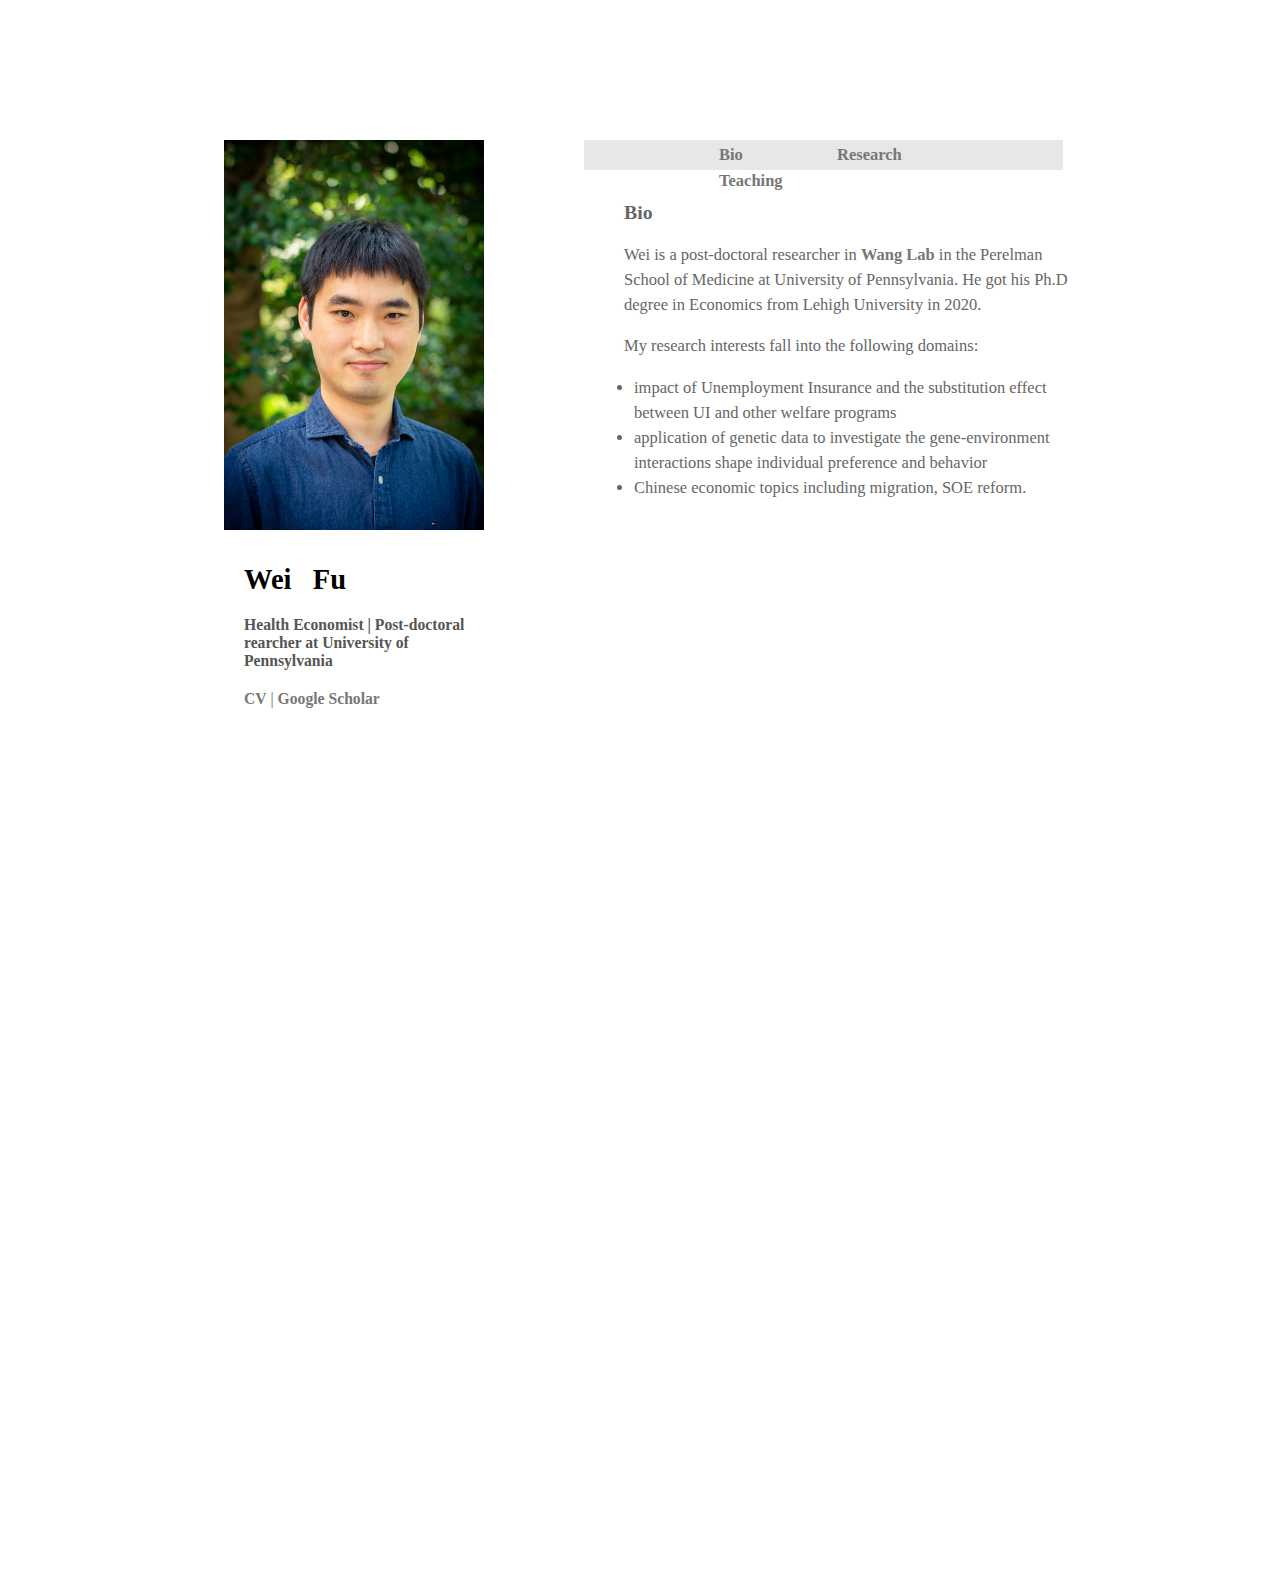
==== Index.html @ 53b5d5d7 "first upload version 1" ====
<!DOCTYPE html>

<html>
    <header>
        <title>Wei's Homepage</title>

        <link rel="stylesheet" type="text/css" href="stylesheet.css">
    
    </header>

    <body>

      <div id = "header">

      </div>
      


    <div class = "imagesidebar">
       <img  width = 260px src = "Wei_Fu.jpg">
    </div>

    
    <div class = "sideleft">
        <p id = "bio-name"> Wei &nbsp Fu</p>
        <p id = 'bio-title'> Health Economist | Post-doctoral rearcher at University of Pennsylvania</p> 

        <div id = "bio-link">
            <a class = "format" href="CV-Wei.pdf" target="_blank">
                    CV</a>  |
               <a class = "format" href="https://scholar.google.com/citations?user=m8-eoB8AAAAJ&hl=en" target="_blank">
                    Google Scholar</a>     
         </div>  

    </div>
   


      <div class = "main">
        
        <div id = "navbar">
           <ul>
            <li> <a class = "format" href = "index.html"> Bio </a> </li>
            <li> <a class = "format" href = "research.html"> Research </a> </li>
            <li> <a class = "format" href = "teaching.html"> Teaching </a> </li>
           </ul>
        </div>
        
          <h1 style="margin-top:30px;"> Bio </h1>

        <p> Wei is a post-doctoral researcher in <a class = "format" href = "https://www.med.upenn.edu/wanglab/"> Wang Lab</a> in the Perelman School of Medicine at University of Pennsylvania.
            He got his Ph.D degree in Economics from Lehigh University in 2020.
        </p>

        <p> My research interests fall into the following domains:
        <ul>
            <li> impact of Unemployment Insurance and the substitution effect between UI and other welfare programs</li>
            <li> application of genetic data to investigate the gene-environment interactions shape individual preference and behavior</li>
            <li> Chinese economic topics including migration, SOE reform.</li>
        </ul>
        </p>
    </div>




       



    </body>



</html>
---- stylesheet.css ----
body {
 background-color: white;
 margin-left:auto;
 margin-right: auto;
 font-family: "Helvetica Neue" Helvetica 'Open Sans', sans-serif Georgia;
 font-size: 15px;
 width: 65%;
 color: #666666;
 
}


#header{
 background-color: white;
 margin: 10px;
 height: 90px;
 border-radius: 5px;
}


#navbar {
 margin: 10px 10px 30px 10px;
 height: 30px;
 background-color: white;
}


.main {
 margin-top: 10px ;
 margin-right: 10px ;
 margin-bottom: 10px;
 margin-left: 330px;
 font-size:110%;
 background-color: white;
 padding: 20px;
 border-radius:5px;
 text-align: left;
 width: 60%;
 line-height: 25px;

}


h1{
 font-size:120%;
 color: #666666;
}



.sideleft {
 margin-top: 0px ;
 margin-right: 100px ;
 margin-bottom: 10px;
 margin-left: 0px;
 font-size:95%;
 background-color:white;
 padding: 20px 20px 10px 20px ;
 border-radius:5px;
 float:left;
 width: 260px;
 height:1000px;
 clear:left;
}


.imagesidebar {
 margin-top: 30px ;
 margin-right: 100px ;
 margin-bottom: 5px;
 margin-left: 0px;
 border-radius:5px;
 float:left;
 width: 300px;
 clear:right;
}

#bio-name{
 text-align: left;
 margin-left: 0px;
 margin-top: 5px;
 margin-right: 10px; 
 margin-bottom: 5px;
 font-size:200%;
 color: #000000;
 font-weight: 600;
}

#bio-title{
 text-align: left;
 margin-left:0px;
 margin-right: 10px; 
 margin-top: 20px;
 margin-bottom: 5px;
 font-size:110%;
 color: #555555;
 font-weight: 600;
}

#navbar{
 background-color: #e7e7e7;
 margin-bottom:5px;
}

#navbar ul li {
 display: inline;
 margin-left:60px;
 vertical-align:middle;
 padding: 15px;
}


#navbar-tier2{
 background-color: white;
 margin-left:20px;
}

#navbar-tier2 ul li {
 display: inline;
 margin-left:5px;
 margin-top: 5px;
 vertical-align:middle;
 padding: 15px;
}

a.format {
    text-decoration: none;
    font-weight: 600;
    font-size: 100%;
    color: #777777;
}


#bio-link {
 margin-top: 20px;
 font-size: 110%;
 font-weight:400;
 height: 30px;
 background-color: white;
}

ul{
 margin-left:20px;
 margin-top:0px;
}

ul li a.format {
    text-decoration: none;
}

ul li a:hover{
 background-color: #dadada ;
}

.name{
 font-size: 105%;
 font-weight:600;
 margin-bottom:5px;
 margin-top:30px;
 margin-left:10px;
 position:relative;
}

.chinese{
    font-size:80%;
}


.list{
 margin-bottom:5px;
 margin-top:30px;
 margin-left:10px;
 margin-right:0px;   
 position:relative;
}

.paperinfo{
 font-size: 95%; 
 font-weight:600; 
 color:grey; 
 margin-left:10px;
 margin-bottom:5px;
 margin-top:10px;
 
}
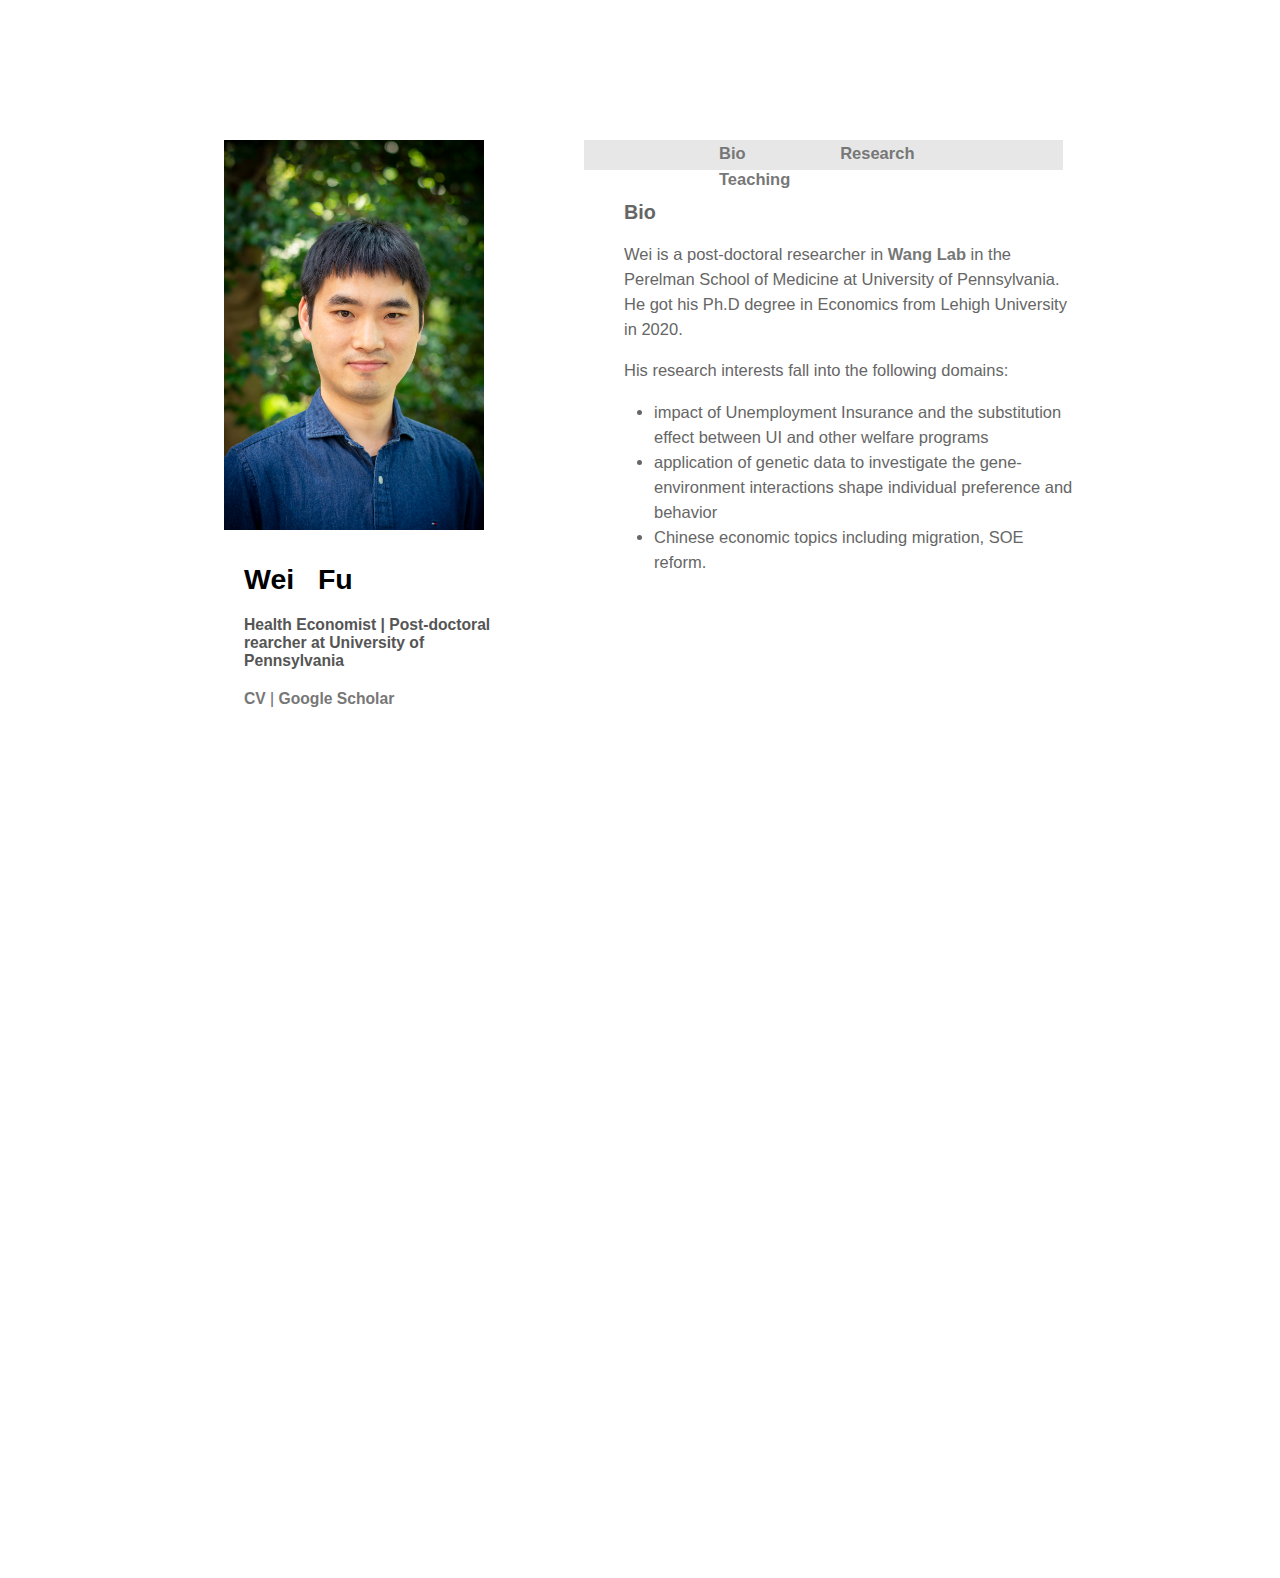
==== commit 9ef0cdf0: "Add files via upload" ====
--- a/Index.html
+++ b/Index.html
@@ -52,8 +52,8 @@
             He got his Ph.D degree in Economics from Lehigh University in 2020.
         </p>
 
-        <p> My research interests fall into the following domains:
-        <ul>
+        <p> His research interests fall into the following domains:
+        <ul  style = "margin-left:40px;">
             <li> impact of Unemployment Insurance and the substitution effect between UI and other welfare programs</li>
             <li> application of genetic data to investigate the gene-environment interactions shape individual preference and behavior</li>
             <li> Chinese economic topics including migration, SOE reform.</li>
--- a/stylesheet.css
+++ b/stylesheet.css
@@ -3,7 +3,7 @@
  background-color: white;
  margin-left:auto;
  margin-right: auto;
- font-family: "Helvetica Neue" Helvetica 'Open Sans', sans-serif Georgia;
+ font-family: sans-serif ;
  font-size: 15px;
  width: 65%;
  color: #666666;
@@ -119,7 +119,6 @@
 #navbar-tier2 ul li {
  display: inline;
  margin-left:5px;
- margin-top: 5px;
  vertical-align:middle;
  padding: 15px;
 }
@@ -176,7 +175,7 @@
 }
 
 .paperinfo{
- font-size: 95%; 
+ font-size: 90%; 
  font-weight:600; 
  color:grey; 
  margin-left:10px;
@@ -185,3 +184,10 @@
  
 }
 
+.authorinfo{
+    font-size: 90%; 
+    font-weight:500; 
+    margin-bottom:5px;
+    margin-top:10px;
+}
+
